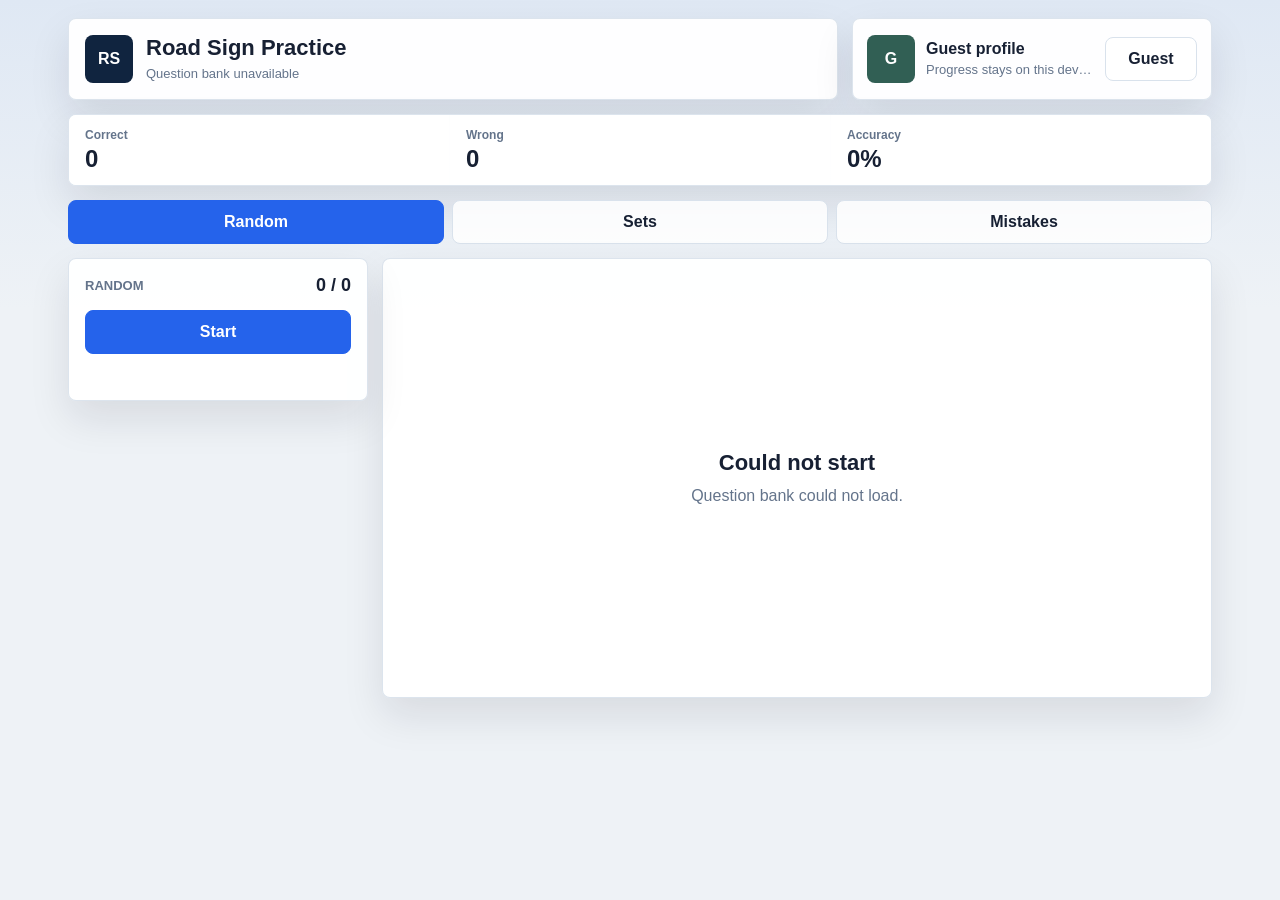
==== static_site/index.html @ 42eaea27 "Improve mobile app UI and profile stats" ====
<!doctype html>
<html lang="en">
<head>
  <meta charset="utf-8">
  <meta name="viewport" content="width=device-width, initial-scale=1, viewport-fit=cover">
  <title>Road Sign Practice</title>
  <link rel="stylesheet" href="./styles.css">
  <script src="./firebase-config.js"></script>
  <script src="./app.js" defer></script>
</head>
<body>
  <div class="app-shell">
    <header class="app-header">
      <div class="brand-row">
        <div class="brand-mark">RS</div>
        <div class="brand-copy">
          <h1>Road Sign Practice</h1>
          <p id="bank-count">Loading...</p>
        </div>
      </div>

      <section class="profile-panel" aria-label="Profile">
        <div class="profile-main">
          <img id="profile-photo" alt="" class="profile-photo" hidden>
          <div class="profile-initials" id="profile-initials">G</div>
          <div class="profile-copy">
            <div class="profile-name" id="profile-name">Guest profile</div>
            <div class="profile-email" id="profile-email">Progress stays on this device</div>
          </div>
        </div>
        <button type="button" class="auth-button" id="auth-button">Sign in</button>
      </section>

      <section class="stats-grid" aria-label="Practice stats">
        <div class="stat-card">
          <span>Correct</span>
          <strong id="stat-correct">0</strong>
        </div>
        <div class="stat-card">
          <span>Wrong</span>
          <strong id="stat-wrong">0</strong>
        </div>
        <div class="stat-card">
          <span>Accuracy</span>
          <strong id="stat-accuracy">0%</strong>
        </div>
      </section>
    </header>

    <nav class="mode-nav" aria-label="Practice mode">
      <button type="button" data-mode="random" class="active">Random</button>
      <button type="button" data-mode="questionnaire">Sets</button>
      <button type="button" data-mode="mistakes">Mistakes</button>
    </nav>

    <main class="main-layout">
      <aside class="session-panel">
        <div class="session-title">
          <span id="mode-label">Random</span>
          <strong id="position-label">0 / 0</strong>
        </div>

        <div id="questionnaire-controls" class="questionnaire-controls" hidden>
          <label>
            <span>PDF</span>
            <select id="test-select"></select>
          </label>
          <label>
            <span>Questionnaire</span>
            <select id="set-select"></select>
          </label>
        </div>

        <button type="button" class="primary-button" id="start-button">Start</button>
        <p class="session-note" id="status-label"></p>
      </aside>

      <section class="practice-card" id="question-view">
        <div class="question-top">
          <div>
            <p class="question-kicker" id="question-meta">Question</p>
            <h2 id="question-title">Loading question</h2>
          </div>
        </div>

        <div class="image-stage">
          <img id="question-image" alt="Road sign question from the PDF">
        </div>

        <form class="answer-grid" id="answer-form">
          <label class="answer-option">
            <input type="radio" name="answer" value="1">
            <span>1</span>
          </label>
          <label class="answer-option">
            <input type="radio" name="answer" value="2">
            <span>2</span>
          </label>
          <label class="answer-option">
            <input type="radio" name="answer" value="3">
            <span>3</span>
          </label>
        </form>

        <div class="feedback" id="feedback" hidden></div>

        <div class="action-bar">
          <button type="button" id="submit-button" class="primary-button" disabled>Submit</button>
          <button type="button" id="next-button" disabled>Next</button>
        </div>
      </section>

      <section class="empty-state" id="empty-view" hidden>
        <div>
          <h2 id="empty-title">Ready</h2>
          <p id="empty-message">Start a practice session.</p>
        </div>
      </section>
    </main>
  </div>
</body>
</html>
---- static_site/styles.css ----
:root {
  color-scheme: light;
  --bg: #eef2f6;
  --panel: #ffffff;
  --panel-soft: #f8fafc;
  --ink: #172033;
  --muted: #64748b;
  --line: #d9e2ec;
  --accent: #2563eb;
  --accent-dark: #1d4ed8;
  --accent-soft: #e8f0ff;
  --good: #147d4f;
  --good-bg: #e7f7ef;
  --bad: #b42318;
  --bad-bg: #fff1f0;
  --warn: #946200;
  --shadow: 0 18px 40px rgba(15, 23, 42, 0.1);
  --radius: 8px;
}

* {
  box-sizing: border-box;
}

html {
  min-height: 100%;
}

body {
  margin: 0;
  min-height: 100vh;
  background:
    linear-gradient(180deg, #dfe8f4 0, #eef2f6 310px, #eef2f6 100%);
  color: var(--ink);
  font-family: Arial, Helvetica, sans-serif;
  -webkit-font-smoothing: antialiased;
}

button,
select,
input {
  font: inherit;
}

button,
select {
  border: 1px solid var(--line);
  border-radius: var(--radius);
  background: var(--panel);
  color: var(--ink);
}

button {
  min-height: 44px;
  padding: 0 16px;
  cursor: pointer;
  font-weight: 700;
}

button:disabled {
  cursor: not-allowed;
  opacity: 0.5;
}

select {
  width: 100%;
  min-height: 44px;
  padding: 0 12px;
}

.app-shell {
  width: min(1180px, 100%);
  margin: 0 auto;
  padding: 18px;
}

.app-header {
  display: grid;
  grid-template-columns: 1fr 360px;
  gap: 14px;
  align-items: stretch;
}

.brand-row,
.profile-panel,
.stats-grid,
.session-panel,
.practice-card,
.empty-state {
  background: rgba(255, 255, 255, 0.95);
  border: 1px solid rgba(217, 226, 236, 0.9);
  border-radius: var(--radius);
  box-shadow: var(--shadow);
}

.brand-row {
  display: flex;
  align-items: center;
  gap: 13px;
  padding: 16px;
}

.brand-mark,
.profile-initials {
  flex: 0 0 auto;
  display: grid;
  place-items: center;
  width: 48px;
  height: 48px;
  border-radius: var(--radius);
  background: #10243f;
  color: #ffffff;
  font-weight: 800;
  letter-spacing: 0;
}

.brand-copy h1 {
  margin: 0;
  font-size: 22px;
  line-height: 1.15;
}

.brand-copy p,
.profile-email,
.session-note,
.question-kicker {
  color: var(--muted);
  font-size: 13px;
  line-height: 1.35;
}

.brand-copy p {
  margin: 5px 0 0;
}

.profile-panel {
  display: flex;
  align-items: center;
  justify-content: space-between;
  gap: 12px;
  padding: 14px;
}

.profile-main {
  min-width: 0;
  display: flex;
  align-items: center;
  gap: 11px;
}

.profile-photo {
  width: 48px;
  height: 48px;
  border-radius: var(--radius);
  object-fit: cover;
}

.profile-initials {
  background: #315f54;
}

.profile-copy {
  min-width: 0;
}

.profile-name {
  overflow: hidden;
  text-overflow: ellipsis;
  white-space: nowrap;
  font-weight: 800;
}

.profile-email {
  overflow: hidden;
  text-overflow: ellipsis;
  white-space: nowrap;
  margin-top: 3px;
}

.auth-button {
  min-width: 92px;
}

.stats-grid {
  grid-column: 1 / -1;
  display: grid;
  grid-template-columns: repeat(3, 1fr);
  gap: 1px;
  overflow: hidden;
  padding: 0;
}

.stat-card {
  background: var(--panel);
  padding: 13px 16px;
}

.stat-card span {
  display: block;
  color: var(--muted);
  font-size: 12px;
  font-weight: 700;
  margin-bottom: 4px;
}

.stat-card strong {
  display: block;
  font-size: 24px;
  line-height: 1.1;
}

.mode-nav {
  display: grid;
  grid-template-columns: repeat(3, 1fr);
  gap: 8px;
  margin: 14px 0;
}

.mode-nav button {
  background: rgba(255, 255, 255, 0.86);
}

.mode-nav button.active {
  border-color: var(--accent);
  background: var(--accent);
  color: #ffffff;
}

.main-layout {
  display: grid;
  grid-template-columns: 300px minmax(0, 1fr);
  gap: 14px;
  align-items: start;
}

.session-panel {
  padding: 16px;
  position: sticky;
  top: 14px;
}

.session-title {
  display: flex;
  align-items: center;
  justify-content: space-between;
  gap: 12px;
  margin-bottom: 14px;
}

.session-title span {
  color: var(--muted);
  font-size: 13px;
  font-weight: 800;
  text-transform: uppercase;
}

.session-title strong {
  font-size: 18px;
}

.questionnaire-controls {
  display: grid;
  gap: 12px;
  margin-bottom: 14px;
}

.questionnaire-controls label {
  display: grid;
  gap: 6px;
}

.questionnaire-controls span {
  color: var(--muted);
  font-size: 12px;
  font-weight: 800;
}

.primary-button {
  border-color: var(--accent);
  background: var(--accent);
  color: #ffffff;
}

.primary-button:not(:disabled):hover {
  background: var(--accent-dark);
}

.session-panel .primary-button {
  width: 100%;
}

.session-note {
  min-height: 18px;
  margin: 12px 0 0;
}

.practice-card,
.empty-state {
  min-width: 0;
  padding: 16px;
}

.question-top {
  display: flex;
  justify-content: space-between;
  gap: 12px;
  border-bottom: 1px solid var(--line);
  padding-bottom: 13px;
  margin-bottom: 14px;
}

.question-kicker {
  margin: 0 0 5px;
  font-weight: 800;
}

.question-top h2 {
  margin: 0;
  font-size: 20px;
  line-height: 1.25;
}

.image-stage {
  display: flex;
  justify-content: center;
  align-items: flex-start;
  min-height: 280px;
  overflow: auto;
  border: 1px solid var(--line);
  border-radius: var(--radius);
  background: #f8fafc;
  padding: 10px;
}

.image-stage img {
  display: block;
  width: min(100%, 920px);
  height: auto;
  border-radius: 4px;
  background: #ffffff;
}

.answer-grid {
  display: grid;
  grid-template-columns: repeat(3, 1fr);
  gap: 10px;
  margin-top: 14px;
}

.answer-option {
  display: flex;
  align-items: center;
  justify-content: center;
  gap: 10px;
  min-height: 58px;
  border: 1px solid var(--line);
  border-radius: var(--radius);
  background: var(--panel-soft);
  cursor: pointer;
}

.answer-option input {
  width: 19px;
  height: 19px;
  margin: 0;
  accent-color: var(--accent);
}

.answer-option span {
  font-size: 21px;
  font-weight: 800;
}

.answer-option:has(input:checked) {
  border-color: var(--accent);
  background: var(--accent-soft);
  box-shadow: inset 0 0 0 1px var(--accent);
}

.feedback {
  margin-top: 14px;
  border-radius: var(--radius);
  padding: 13px 14px;
  font-weight: 800;
}

.feedback.correct {
  border: 1px solid rgba(20, 125, 79, 0.28);
  background: var(--good-bg);
  color: var(--good);
}

.feedback.wrong {
  border: 1px solid rgba(180, 35, 24, 0.28);
  background: var(--bad-bg);
  color: var(--bad);
}

.feedback.notice {
  border: 1px solid rgba(148, 98, 0, 0.25);
  background: #fff7df;
  color: var(--warn);
}

.action-bar {
  display: flex;
  justify-content: flex-end;
  gap: 10px;
  margin-top: 14px;
}

.empty-state {
  display: grid;
  place-items: center;
  min-height: 440px;
  text-align: center;
}

.empty-state h2 {
  margin: 0 0 8px;
  font-size: 22px;
}

.empty-state p {
  margin: 0;
  color: var(--muted);
  line-height: 1.45;
}

[hidden] {
  display: none !important;
}

@media (max-width: 860px) {
  body {
    background: #eef2f6;
  }

  .app-shell {
    padding: 10px 10px 92px;
  }

  .app-header {
    grid-template-columns: 1fr;
    gap: 10px;
  }

  .brand-row {
    padding: 13px;
  }

  .brand-mark,
  .profile-initials,
  .profile-photo {
    width: 42px;
    height: 42px;
  }

  .brand-copy h1 {
    font-size: 19px;
  }

  .profile-panel {
    padding: 11px;
  }

  .auth-button {
    min-width: 78px;
    padding: 0 12px;
  }

  .stats-grid {
    gap: 0;
  }

  .stat-card {
    padding: 11px 12px;
  }

  .stat-card strong {
    font-size: 20px;
  }

  .mode-nav {
    position: fixed;
    left: 10px;
    right: 10px;
    bottom: calc(8px + env(safe-area-inset-bottom));
    z-index: 30;
    margin: 0;
    padding: 8px;
    border: 1px solid var(--line);
    border-radius: var(--radius);
    background: rgba(255, 255, 255, 0.96);
    box-shadow: 0 14px 34px rgba(15, 23, 42, 0.2);
  }

  .mode-nav button {
    min-height: 42px;
    padding: 0 8px;
  }

  .main-layout {
    grid-template-columns: 1fr;
    gap: 10px;
    margin-top: 10px;
  }

  .session-panel {
    position: static;
    padding: 13px;
  }

  .questionnaire-controls {
    grid-template-columns: 1fr;
  }

  .practice-card,
  .empty-state {
    padding: 12px;
  }

  .question-top h2 {
    font-size: 17px;
  }

  .image-stage {
    min-height: 220px;
    padding: 6px;
  }

  .answer-grid {
    grid-template-columns: 1fr;
    gap: 8px;
  }

  .answer-option {
    min-height: 50px;
    justify-content: flex-start;
    padding-left: 18px;
  }

  .action-bar {
    position: sticky;
    bottom: 76px;
    z-index: 20;
    display: grid;
    grid-template-columns: 1fr 1fr;
    padding: 9px;
    margin: 12px -4px -4px;
    border: 1px solid var(--line);
    border-radius: var(--radius);
    background: rgba(255, 255, 255, 0.96);
    box-shadow: 0 12px 28px rgba(15, 23, 42, 0.14);
  }

  .action-bar button {
    width: 100%;
  }
}

@media (max-width: 380px) {
  .profile-panel {
    align-items: stretch;
    flex-direction: column;
  }

  .auth-button {
    width: 100%;
  }

  .brand-copy h1 {
    font-size: 18px;
  }
}
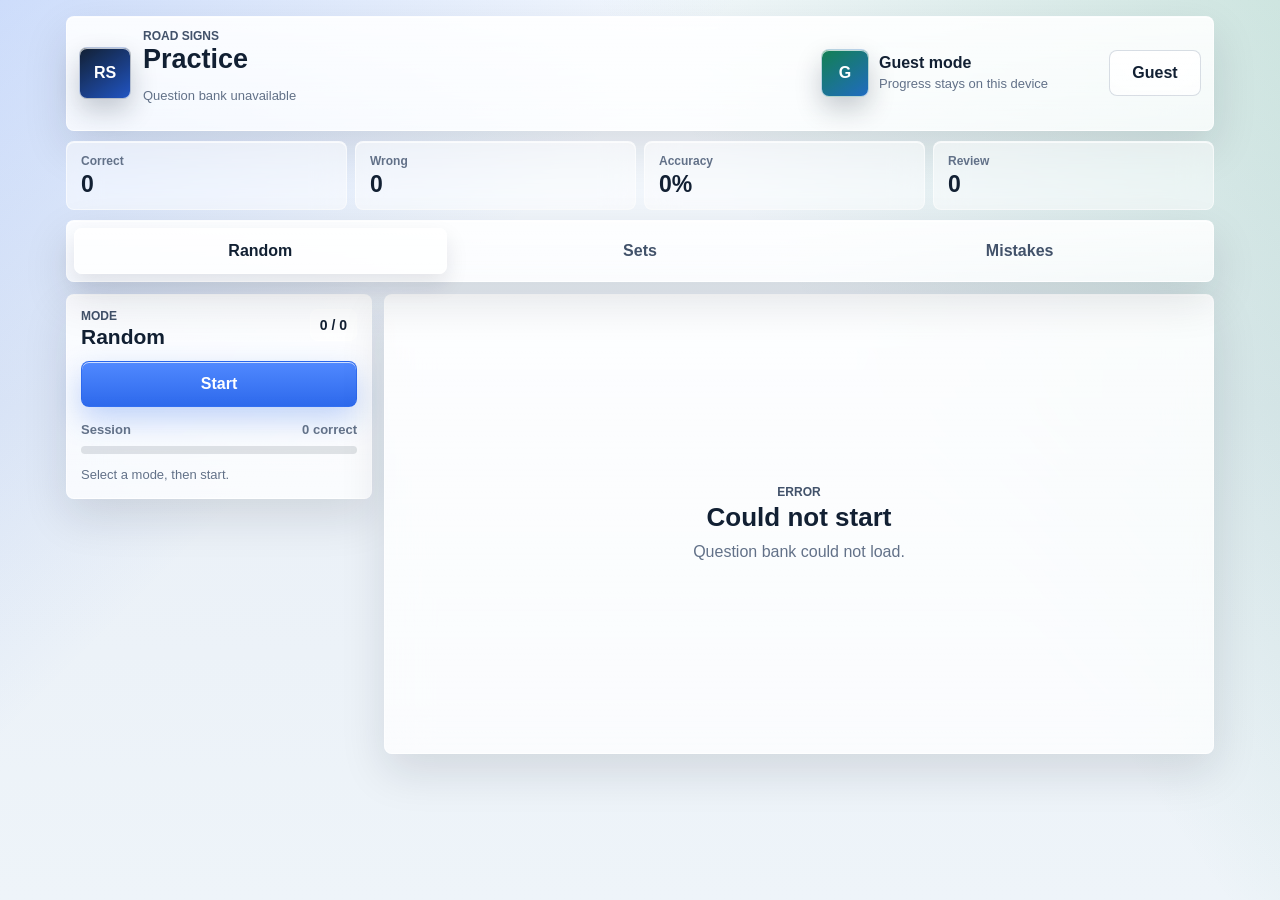
==== commit 17656948: "Polish mobile practice experience" ====
--- a/static_site/index.html
+++ b/static_site/index.html
@@ -3,6 +3,7 @@
 <head>
   <meta charset="utf-8">
   <meta name="viewport" content="width=device-width, initial-scale=1, viewport-fit=cover">
+  <meta name="theme-color" content="#dfe9f7">
   <title>Road Sign Practice</title>
   <link rel="stylesheet" href="./styles.css">
   <script src="./firebase-config.js"></script>
@@ -10,12 +11,13 @@
 </head>
 <body>
   <div class="app-shell">
-    <header class="app-header">
+    <header class="app-header glass-panel">
       <div class="brand-row">
         <div class="brand-mark">RS</div>
         <div class="brand-copy">
-          <h1>Road Sign Practice</h1>
-          <p id="bank-count">Loading...</p>
+          <p class="eyebrow">Road Signs</p>
+          <h1>Practice</h1>
+          <p id="bank-count">Loading question bank...</p>
         </div>
       </div>
 
@@ -24,39 +26,46 @@
           <img id="profile-photo" alt="" class="profile-photo" hidden>
           <div class="profile-initials" id="profile-initials">G</div>
           <div class="profile-copy">
-            <div class="profile-name" id="profile-name">Guest profile</div>
+            <div class="profile-name" id="profile-name">Guest mode</div>
             <div class="profile-email" id="profile-email">Progress stays on this device</div>
           </div>
         </div>
-        <button type="button" class="auth-button" id="auth-button">Sign in</button>
-      </section>
-
-      <section class="stats-grid" aria-label="Practice stats">
-        <div class="stat-card">
-          <span>Correct</span>
-          <strong id="stat-correct">0</strong>
-        </div>
-        <div class="stat-card">
-          <span>Wrong</span>
-          <strong id="stat-wrong">0</strong>
-        </div>
-        <div class="stat-card">
-          <span>Accuracy</span>
-          <strong id="stat-accuracy">0%</strong>
-        </div>
+        <button type="button" class="glass-button auth-button" id="auth-button">Sign in</button>
       </section>
     </header>
 
-    <nav class="mode-nav" aria-label="Practice mode">
+    <section class="stats-strip" aria-label="Profile stats">
+      <div class="stat-pill">
+        <span>Correct</span>
+        <strong id="stat-correct">0</strong>
+      </div>
+      <div class="stat-pill">
+        <span>Wrong</span>
+        <strong id="stat-wrong">0</strong>
+      </div>
+      <div class="stat-pill">
+        <span>Accuracy</span>
+        <strong id="stat-accuracy">0%</strong>
+      </div>
+      <div class="stat-pill">
+        <span>Review</span>
+        <strong id="stat-review">0</strong>
+      </div>
+    </section>
+
+    <nav class="mode-nav glass-panel" aria-label="Practice mode">
       <button type="button" data-mode="random" class="active">Random</button>
       <button type="button" data-mode="questionnaire">Sets</button>
       <button type="button" data-mode="mistakes">Mistakes</button>
     </nav>
 
     <main class="main-layout">
-      <aside class="session-panel">
+      <aside class="setup-panel glass-panel">
         <div class="session-title">
-          <span id="mode-label">Random</span>
+          <div>
+            <p class="eyebrow">Mode</p>
+            <h2 id="mode-label">Random</h2>
+          </div>
           <strong id="position-label">0 / 0</strong>
         </div>
 
@@ -71,16 +80,32 @@
           </label>
         </div>
 
-        <button type="button" class="primary-button" id="start-button">Start</button>
-        <p class="session-note" id="status-label"></p>
+        <div class="setup-actions">
+          <button type="button" class="primary-button" id="start-button">Start</button>
+          <button type="button" class="glass-button" id="resume-button" hidden>Resume</button>
+          <button type="button" class="glass-button danger-button" id="save-exit-button" hidden>Save & Exit</button>
+        </div>
+
+        <div class="session-meter" aria-label="Session progress">
+          <div class="meter-row">
+            <span>Session</span>
+            <span id="session-score">0 correct</span>
+          </div>
+          <div class="meter-track">
+            <div id="session-meter-fill"></div>
+          </div>
+        </div>
+
+        <p class="session-note" id="status-label">Select a mode, then start.</p>
       </aside>
 
-      <section class="practice-card" id="question-view">
+      <section class="practice-card glass-panel" id="question-view" hidden>
         <div class="question-top">
           <div>
             <p class="question-kicker" id="question-meta">Question</p>
-            <h2 id="question-title">Loading question</h2>
+            <h2 id="question-title">Question</h2>
           </div>
+          <div class="question-count" id="question-count">1</div>
         </div>
 
         <div class="image-stage">
@@ -90,30 +115,32 @@
         <form class="answer-grid" id="answer-form">
           <label class="answer-option">
             <input type="radio" name="answer" value="1">
-            <span>1</span>
+            <span>Option 1</span>
           </label>
           <label class="answer-option">
             <input type="radio" name="answer" value="2">
-            <span>2</span>
+            <span>Option 2</span>
           </label>
           <label class="answer-option">
             <input type="radio" name="answer" value="3">
-            <span>3</span>
+            <span>Option 3</span>
           </label>
         </form>
 
         <div class="feedback" id="feedback" hidden></div>
 
         <div class="action-bar">
+          <button type="button" id="mobile-save-button" class="glass-button">Save & Exit</button>
           <button type="button" id="submit-button" class="primary-button" disabled>Submit</button>
-          <button type="button" id="next-button" disabled>Next</button>
+          <button type="button" id="next-button" class="glass-button" disabled>Next</button>
         </div>
       </section>
 
-      <section class="empty-state" id="empty-view" hidden>
+      <section class="empty-state glass-panel" id="empty-view">
         <div>
-          <h2 id="empty-title">Ready</h2>
-          <p id="empty-message">Start a practice session.</p>
+          <p class="eyebrow" id="empty-kicker">Ready</p>
+          <h2 id="empty-title">Start a focused practice session</h2>
+          <p id="empty-message">Random, Sets, and Mistakes stay separate so your score is clean.</p>
         </div>
       </section>
     </main>
--- a/static_site/styles.css
+++ b/static_site/styles.css
@@ -1,20 +1,24 @@
 :root {
   color-scheme: light;
-  --bg: #eef2f6;
-  --panel: #ffffff;
-  --panel-soft: #f8fafc;
-  --ink: #172033;
-  --muted: #64748b;
-  --line: #d9e2ec;
-  --accent: #2563eb;
-  --accent-dark: #1d4ed8;
-  --accent-soft: #e8f0ff;
-  --good: #147d4f;
-  --good-bg: #e7f7ef;
-  --bad: #b42318;
-  --bad-bg: #fff1f0;
-  --warn: #946200;
-  --shadow: 0 18px 40px rgba(15, 23, 42, 0.1);
+  --page: #eaf0f7;
+  --ink: #122033;
+  --muted: #627188;
+  --muted-strong: #42526a;
+  --line: rgba(255, 255, 255, 0.56);
+  --line-dark: rgba(93, 115, 143, 0.24);
+  --glass: rgba(255, 255, 255, 0.58);
+  --glass-strong: rgba(255, 255, 255, 0.78);
+  --blue: #2563eb;
+  --blue-dark: #1d4ed8;
+  --blue-soft: rgba(37, 99, 235, 0.14);
+  --green: #138052;
+  --green-soft: rgba(19, 128, 82, 0.14);
+  --red: #b42318;
+  --red-soft: rgba(180, 35, 24, 0.12);
+  --amber: #9a6700;
+  --amber-soft: rgba(154, 103, 0, 0.13);
+  --shadow: 0 18px 45px rgba(17, 24, 39, 0.12);
+  --inner: inset 0 1px 0 rgba(255, 255, 255, 0.72);
   --radius: 8px;
 }
 
@@ -30,7 +34,9 @@
   margin: 0;
   min-height: 100vh;
   background:
-    linear-gradient(180deg, #dfe8f4 0, #eef2f6 310px, #eef2f6 100%);
+    linear-gradient(135deg, rgba(37, 99, 235, 0.2), transparent 34%),
+    linear-gradient(235deg, rgba(19, 128, 82, 0.18), transparent 36%),
+    linear-gradient(180deg, #f7fbff 0, var(--page) 45%, #eef4f9 100%);
   color: var(--ink);
   font-family: Arial, Helvetica, sans-serif;
   -webkit-font-smoothing: antialiased;
@@ -44,60 +50,95 @@
 
 button,
 select {
-  border: 1px solid var(--line);
-  border-radius: var(--radius);
-  background: var(--panel);
-  color: var(--ink);
+  border-radius: var(--radius);
 }
 
 button {
-  min-height: 44px;
+  min-height: 46px;
+  border: 1px solid var(--line-dark);
   padding: 0 16px;
   cursor: pointer;
-  font-weight: 700;
+  font-weight: 800;
+  letter-spacing: 0;
 }
 
 button:disabled {
   cursor: not-allowed;
-  opacity: 0.5;
+  opacity: 0.48;
 }
 
 select {
   width: 100%;
-  min-height: 44px;
+  min-height: 46px;
+  border: 1px solid var(--line-dark);
+  background: rgba(255, 255, 255, 0.74);
+  color: var(--ink);
   padding: 0 12px;
 }
 
 .app-shell {
   width: min(1180px, 100%);
   margin: 0 auto;
-  padding: 18px;
+  padding: 16px;
+}
+
+.glass-panel {
+  border: 1px solid var(--line);
+  border-radius: var(--radius);
+  background:
+    linear-gradient(180deg, rgba(255, 255, 255, 0.74), rgba(255, 255, 255, 0.42)),
+    var(--glass);
+  box-shadow: var(--shadow), var(--inner);
+  backdrop-filter: blur(22px) saturate(1.28);
+  -webkit-backdrop-filter: blur(22px) saturate(1.28);
+}
+
+.glass-button {
+  background:
+    linear-gradient(180deg, rgba(255, 255, 255, 0.88), rgba(255, 255, 255, 0.5));
+  color: var(--ink);
+  box-shadow: var(--inner);
+  backdrop-filter: blur(14px) saturate(1.2);
+  -webkit-backdrop-filter: blur(14px) saturate(1.2);
+}
+
+.glass-button:not(:disabled):active,
+.primary-button:not(:disabled):active,
+.mode-nav button:not(:disabled):active {
+  transform: translateY(1px);
+}
+
+.primary-button {
+  border-color: rgba(37, 99, 235, 0.68);
+  background:
+    linear-gradient(180deg, rgba(73, 132, 255, 0.96), rgba(37, 99, 235, 0.96));
+  color: #ffffff;
+  box-shadow: 0 12px 30px rgba(37, 99, 235, 0.28), var(--inner);
+}
+
+.primary-button:not(:disabled):hover {
+  background:
+    linear-gradient(180deg, rgba(63, 121, 245, 1), rgba(29, 78, 216, 1));
+}
+
+.danger-button {
+  color: var(--red);
 }
 
 .app-header {
   display: grid;
-  grid-template-columns: 1fr 360px;
-  gap: 14px;
-  align-items: stretch;
+  grid-template-columns: minmax(0, 1fr) minmax(280px, 380px);
+  gap: 12px;
+  align-items: center;
+  padding: 12px;
 }
 
 .brand-row,
-.profile-panel,
-.stats-grid,
-.session-panel,
-.practice-card,
-.empty-state {
-  background: rgba(255, 255, 255, 0.95);
-  border: 1px solid rgba(217, 226, 236, 0.9);
-  border-radius: var(--radius);
-  box-shadow: var(--shadow);
-}
-
-.brand-row {
+.profile-panel {
+  min-width: 0;
   display: flex;
   align-items: center;
-  gap: 13px;
-  padding: 16px;
+  gap: 12px;
 }
 
 .brand-mark,
@@ -105,50 +146,62 @@
   flex: 0 0 auto;
   display: grid;
   place-items: center;
-  width: 48px;
-  height: 48px;
-  border-radius: var(--radius);
-  background: #10243f;
+  width: 52px;
+  height: 52px;
+  border: 1px solid rgba(255, 255, 255, 0.68);
+  border-radius: var(--radius);
+  background:
+    linear-gradient(145deg, rgba(18, 32, 51, 0.92), rgba(37, 99, 235, 0.78)),
+    #122033;
   color: #ffffff;
-  font-weight: 800;
-  letter-spacing: 0;
+  font-weight: 900;
+  box-shadow: var(--inner), 0 12px 26px rgba(18, 32, 51, 0.22);
+}
+
+.brand-copy,
+.profile-copy {
+  min-width: 0;
+}
+
+.eyebrow {
+  margin: 0;
+  color: var(--muted-strong);
+  font-size: 12px;
+  font-weight: 900;
+  line-height: 1.2;
+  text-transform: uppercase;
 }
 
 .brand-copy h1 {
-  margin: 0;
-  font-size: 22px;
-  line-height: 1.15;
-}
-
-.brand-copy p,
+  margin: 2px 0 3px;
+  font-size: 27px;
+  line-height: 1.06;
+}
+
+.brand-copy p:not(.eyebrow),
 .profile-email,
 .session-note,
-.question-kicker {
+.question-kicker,
+.meter-row,
+.questionnaire-controls span {
   color: var(--muted);
   font-size: 13px;
   line-height: 1.35;
 }
 
-.brand-copy p {
-  margin: 5px 0 0;
-}
-
 .profile-panel {
-  display: flex;
-  align-items: center;
   justify-content: space-between;
-  gap: 12px;
-  padding: 14px;
 }
 
 .profile-main {
   min-width: 0;
   display: flex;
   align-items: center;
-  gap: 11px;
+  gap: 10px;
 }
 
 .profile-photo {
+  flex: 0 0 auto;
   width: 48px;
   height: 48px;
   border-radius: var(--radius);
@@ -156,137 +209,171 @@
 }
 
 .profile-initials {
-  background: #315f54;
-}
-
-.profile-copy {
-  min-width: 0;
+  width: 48px;
+  height: 48px;
+  background:
+    linear-gradient(145deg, rgba(19, 128, 82, 0.92), rgba(37, 99, 235, 0.72)),
+    #138052;
 }
 
 .profile-name {
   overflow: hidden;
+  color: var(--ink);
+  font-weight: 900;
   text-overflow: ellipsis;
   white-space: nowrap;
-  font-weight: 800;
 }
 
 .profile-email {
   overflow: hidden;
+  margin-top: 3px;
   text-overflow: ellipsis;
   white-space: nowrap;
-  margin-top: 3px;
 }
 
 .auth-button {
+  flex: 0 0 auto;
   min-width: 92px;
 }
 
-.stats-grid {
-  grid-column: 1 / -1;
-  display: grid;
-  grid-template-columns: repeat(3, 1fr);
-  gap: 1px;
-  overflow: hidden;
-  padding: 0;
-}
-
-.stat-card {
-  background: var(--panel);
-  padding: 13px 16px;
-}
-
-.stat-card span {
+.stats-strip {
+  display: grid;
+  grid-template-columns: repeat(4, minmax(0, 1fr));
+  gap: 8px;
+  margin: 10px 0;
+}
+
+.stat-pill {
+  min-width: 0;
+  border: 1px solid var(--line);
+  border-radius: var(--radius);
+  background: rgba(255, 255, 255, 0.54);
+  padding: 12px 14px;
+  box-shadow: var(--inner);
+  backdrop-filter: blur(16px) saturate(1.18);
+  -webkit-backdrop-filter: blur(16px) saturate(1.18);
+}
+
+.stat-pill span {
   display: block;
   color: var(--muted);
   font-size: 12px;
-  font-weight: 700;
+  font-weight: 900;
   margin-bottom: 4px;
 }
 
-.stat-card strong {
+.stat-pill strong {
   display: block;
-  font-size: 24px;
+  font-size: 23px;
   line-height: 1.1;
 }
 
 .mode-nav {
+  position: sticky;
+  top: 10px;
+  z-index: 10;
   display: grid;
   grid-template-columns: repeat(3, 1fr);
-  gap: 8px;
-  margin: 14px 0;
+  gap: 7px;
+  margin: 10px 0 12px;
+  padding: 7px;
 }
 
 .mode-nav button {
-  background: rgba(255, 255, 255, 0.86);
+  border-color: transparent;
+  background: transparent;
+  color: var(--muted-strong);
 }
 
 .mode-nav button.active {
-  border-color: var(--accent);
-  background: var(--accent);
-  color: #ffffff;
+  border-color: rgba(255, 255, 255, 0.72);
+  background: rgba(255, 255, 255, 0.7);
+  color: var(--ink);
+  box-shadow: var(--inner), 0 10px 22px rgba(17, 24, 39, 0.1);
 }
 
 .main-layout {
   display: grid;
-  grid-template-columns: 300px minmax(0, 1fr);
-  gap: 14px;
+  grid-template-columns: 306px minmax(0, 1fr);
+  gap: 12px;
   align-items: start;
 }
 
-.session-panel {
-  padding: 16px;
+.setup-panel {
   position: sticky;
-  top: 14px;
+  top: 82px;
+  padding: 14px;
 }
 
 .session-title {
   display: flex;
-  align-items: center;
+  align-items: flex-start;
   justify-content: space-between;
   gap: 12px;
-  margin-bottom: 14px;
-}
-
-.session-title span {
-  color: var(--muted);
-  font-size: 13px;
+  margin-bottom: 13px;
+}
+
+.session-title h2 {
+  margin: 2px 0 0;
+  font-size: 21px;
+  line-height: 1.1;
+}
+
+#position-label {
+  flex: 0 0 auto;
+  border: 1px solid var(--line);
+  border-radius: var(--radius);
+  background: rgba(255, 255, 255, 0.56);
+  padding: 7px 9px;
+  font-size: 14px;
+}
+
+.questionnaire-controls {
+  display: grid;
+  gap: 10px;
+  margin-bottom: 12px;
+}
+
+.questionnaire-controls label {
+  display: grid;
+  gap: 5px;
+}
+
+.questionnaire-controls span {
+  font-weight: 900;
+}
+
+.setup-actions {
+  display: grid;
+  gap: 9px;
+}
+
+.session-meter {
+  margin-top: 14px;
+}
+
+.meter-row {
+  display: flex;
+  justify-content: space-between;
+  gap: 10px;
+  margin-bottom: 7px;
   font-weight: 800;
-  text-transform: uppercase;
-}
-
-.session-title strong {
-  font-size: 18px;
-}
-
-.questionnaire-controls {
-  display: grid;
-  gap: 12px;
-  margin-bottom: 14px;
-}
-
-.questionnaire-controls label {
-  display: grid;
-  gap: 6px;
-}
-
-.questionnaire-controls span {
-  color: var(--muted);
-  font-size: 12px;
-  font-weight: 800;
-}
-
-.primary-button {
-  border-color: var(--accent);
-  background: var(--accent);
-  color: #ffffff;
-}
-
-.primary-button:not(:disabled):hover {
-  background: var(--accent-dark);
-}
-
-.session-panel .primary-button {
-  width: 100%;
+}
+
+.meter-track {
+  overflow: hidden;
+  height: 8px;
+  border-radius: var(--radius);
+  background: rgba(18, 32, 51, 0.12);
+}
+
+#session-meter-fill {
+  width: 0;
+  height: 100%;
+  border-radius: var(--radius);
+  background:
+    linear-gradient(90deg, var(--green), var(--blue));
+  transition: width 180ms ease;
 }
 
 .session-note {
@@ -297,39 +384,54 @@
 .practice-card,
 .empty-state {
   min-width: 0;
-  padding: 16px;
+  padding: 14px;
 }
 
 .question-top {
   display: flex;
+  align-items: flex-start;
   justify-content: space-between;
   gap: 12px;
-  border-bottom: 1px solid var(--line);
+  border-bottom: 1px solid rgba(93, 115, 143, 0.18);
   padding-bottom: 13px;
-  margin-bottom: 14px;
+  margin-bottom: 13px;
 }
 
 .question-kicker {
   margin: 0 0 5px;
-  font-weight: 800;
+  font-weight: 900;
 }
 
 .question-top h2 {
   margin: 0;
-  font-size: 20px;
+  font-size: 21px;
   line-height: 1.25;
+}
+
+.question-count {
+  flex: 0 0 auto;
+  display: grid;
+  place-items: center;
+  width: 42px;
+  height: 42px;
+  border: 1px solid var(--line);
+  border-radius: var(--radius);
+  background: rgba(255, 255, 255, 0.62);
+  color: var(--blue-dark);
+  font-weight: 900;
 }
 
 .image-stage {
   display: flex;
   justify-content: center;
   align-items: flex-start;
-  min-height: 280px;
+  min-height: 292px;
   overflow: auto;
-  border: 1px solid var(--line);
-  border-radius: var(--radius);
-  background: #f8fafc;
-  padding: 10px;
+  border: 1px solid rgba(93, 115, 143, 0.2);
+  border-radius: var(--radius);
+  background:
+    linear-gradient(180deg, rgba(255, 255, 255, 0.68), rgba(248, 250, 252, 0.72));
+  padding: 8px;
 }
 
 .image-stage img {
@@ -344,7 +446,7 @@
   display: grid;
   grid-template-columns: repeat(3, 1fr);
   gap: 10px;
-  margin-top: 14px;
+  margin-top: 13px;
 }
 
 .answer-option {
@@ -353,76 +455,81 @@
   justify-content: center;
   gap: 10px;
   min-height: 58px;
-  border: 1px solid var(--line);
-  border-radius: var(--radius);
-  background: var(--panel-soft);
+  border: 1px solid rgba(93, 115, 143, 0.22);
+  border-radius: var(--radius);
+  background: rgba(255, 255, 255, 0.62);
+  color: var(--ink);
   cursor: pointer;
+  box-shadow: var(--inner);
 }
 
 .answer-option input {
   width: 19px;
   height: 19px;
   margin: 0;
-  accent-color: var(--accent);
+  accent-color: var(--blue);
 }
 
 .answer-option span {
-  font-size: 21px;
-  font-weight: 800;
+  font-weight: 900;
 }
 
 .answer-option:has(input:checked) {
-  border-color: var(--accent);
-  background: var(--accent-soft);
-  box-shadow: inset 0 0 0 1px var(--accent);
+  border-color: rgba(37, 99, 235, 0.62);
+  background: var(--blue-soft);
+  box-shadow: inset 0 0 0 1px rgba(37, 99, 235, 0.42);
 }
 
 .feedback {
-  margin-top: 14px;
+  margin-top: 13px;
   border-radius: var(--radius);
   padding: 13px 14px;
-  font-weight: 800;
+  font-weight: 900;
+  line-height: 1.35;
 }
 
 .feedback.correct {
-  border: 1px solid rgba(20, 125, 79, 0.28);
-  background: var(--good-bg);
-  color: var(--good);
+  border: 1px solid rgba(19, 128, 82, 0.25);
+  background: var(--green-soft);
+  color: var(--green);
 }
 
 .feedback.wrong {
-  border: 1px solid rgba(180, 35, 24, 0.28);
-  background: var(--bad-bg);
-  color: var(--bad);
+  border: 1px solid rgba(180, 35, 24, 0.24);
+  background: var(--red-soft);
+  color: var(--red);
 }
 
 .feedback.notice {
-  border: 1px solid rgba(148, 98, 0, 0.25);
-  background: #fff7df;
-  color: var(--warn);
+  border: 1px solid rgba(154, 103, 0, 0.22);
+  background: var(--amber-soft);
+  color: var(--amber);
 }
 
 .action-bar {
-  display: flex;
-  justify-content: flex-end;
-  gap: 10px;
-  margin-top: 14px;
+  display: grid;
+  grid-template-columns: minmax(0, 1fr) minmax(0, 1fr) minmax(0, 1fr);
+  gap: 9px;
+  margin-top: 13px;
 }
 
 .empty-state {
   display: grid;
   place-items: center;
-  min-height: 440px;
+  min-height: 460px;
   text-align: center;
 }
 
 .empty-state h2 {
-  margin: 0 0 8px;
-  font-size: 22px;
-}
-
-.empty-state p {
-  margin: 0;
+  max-width: 520px;
+  margin: 4px auto 8px;
+  font-size: 26px;
+  line-height: 1.12;
+}
+
+.empty-state p:not(.eyebrow) {
+  max-width: 520px;
+  margin: 0 auto;
   color: var(--muted);
   line-height: 1.45;
 }
@@ -431,87 +538,100 @@
   display: none !important;
 }
 
+@media (prefers-reduced-transparency: reduce), (prefers-contrast: more) {
+  .glass-panel,
+  .glass-button,
+  .stat-pill {
+    background: rgba(255, 255, 255, 0.94);
+    backdrop-filter: none;
+    -webkit-backdrop-filter: none;
+  }
+}
+
 @media (max-width: 860px) {
   body {
-    background: #eef2f6;
+    background:
+      linear-gradient(180deg, #f7fbff 0, var(--page) 42%, #eef4f9 100%);
   }
 
   .app-shell {
-    padding: 10px 10px 92px;
+    padding: 10px 10px 98px;
   }
 
   .app-header {
     grid-template-columns: 1fr;
     gap: 10px;
-  }
-
-  .brand-row {
-    padding: 13px;
+    padding: 10px;
   }
 
   .brand-mark,
   .profile-initials,
   .profile-photo {
-    width: 42px;
-    height: 42px;
+    width: 44px;
+    height: 44px;
   }
 
   .brand-copy h1 {
+    font-size: 23px;
+  }
+
+  .profile-panel {
+    justify-content: space-between;
+  }
+
+  .auth-button {
+    min-width: 86px;
+    padding: 0 12px;
+  }
+
+  .stats-strip {
+    grid-template-columns: repeat(4, minmax(0, 1fr));
+    gap: 6px;
+  }
+
+  .stat-pill {
+    padding: 10px 8px;
+  }
+
+  .stat-pill span {
+    font-size: 11px;
+  }
+
+  .stat-pill strong {
     font-size: 19px;
-  }
-
-  .profile-panel {
-    padding: 11px;
-  }
-
-  .auth-button {
-    min-width: 78px;
-    padding: 0 12px;
-  }
-
-  .stats-grid {
-    gap: 0;
-  }
-
-  .stat-card {
-    padding: 11px 12px;
-  }
-
-  .stat-card strong {
-    font-size: 20px;
   }
 
   .mode-nav {
     position: fixed;
     left: 10px;
     right: 10px;
+    top: auto;
     bottom: calc(8px + env(safe-area-inset-bottom));
     z-index: 30;
     margin: 0;
-    padding: 8px;
-    border: 1px solid var(--line);
-    border-radius: var(--radius);
-    background: rgba(255, 255, 255, 0.96);
-    box-shadow: 0 14px 34px rgba(15, 23, 42, 0.2);
+    padding: 7px;
   }
 
   .mode-nav button {
-    min-height: 42px;
+    min-height: 43px;
     padding: 0 8px;
   }
 
   .main-layout {
     grid-template-columns: 1fr;
     gap: 10px;
-    margin-top: 10px;
-  }
-
-  .session-panel {
+  }
+
+  .setup-panel {
     position: static;
-    padding: 13px;
-  }
-
-  .questionnaire-controls {
+    padding: 12px;
+  }
+
+  .session-title h2 {
+    font-size: 20px;
+  }
+
+  .setup-actions {
     grid-template-columns: 1fr;
   }
 
@@ -524,8 +644,13 @@
     font-size: 17px;
   }
 
+  .question-count {
+    width: 38px;
+    height: 38px;
+  }
+
   .image-stage {
-    min-height: 220px;
+    min-height: 218px;
     padding: 6px;
   }
 
@@ -535,8 +660,8 @@
   }
 
   .answer-option {
-    min-height: 50px;
     justify-content: flex-start;
+    min-height: 52px;
     padding-left: 18px;
   }
 
@@ -544,22 +669,31 @@
     position: sticky;
     bottom: 76px;
     z-index: 20;
-    display: grid;
     grid-template-columns: 1fr 1fr;
-    padding: 9px;
+    padding: 8px;
     margin: 12px -4px -4px;
     border: 1px solid var(--line);
     border-radius: var(--radius);
-    background: rgba(255, 255, 255, 0.96);
-    box-shadow: 0 12px 28px rgba(15, 23, 42, 0.14);
-  }
-
-  .action-bar button {
-    width: 100%;
-  }
-}
-
-@media (max-width: 380px) {
+    background: rgba(255, 255, 255, 0.84);
+    box-shadow: 0 14px 30px rgba(17, 24, 39, 0.15), var(--inner);
+    backdrop-filter: blur(18px) saturate(1.18);
+    -webkit-backdrop-filter: blur(18px) saturate(1.18);
+  }
+
+  #mobile-save-button {
+    grid-column: 1 / -1;
+  }
+
+  .empty-state {
+    min-height: 330px;
+  }
+
+  .empty-state h2 {
+    font-size: 22px;
+  }
+}
+
+@media (max-width: 390px) {
   .profile-panel {
     align-items: stretch;
     flex-direction: column;
@@ -569,7 +703,7 @@
     width: 100%;
   }
 
-  .brand-copy h1 {
-    font-size: 18px;
-  }
-}
+  .stats-strip {
+    grid-template-columns: repeat(2, 1fr);
+  }
+}
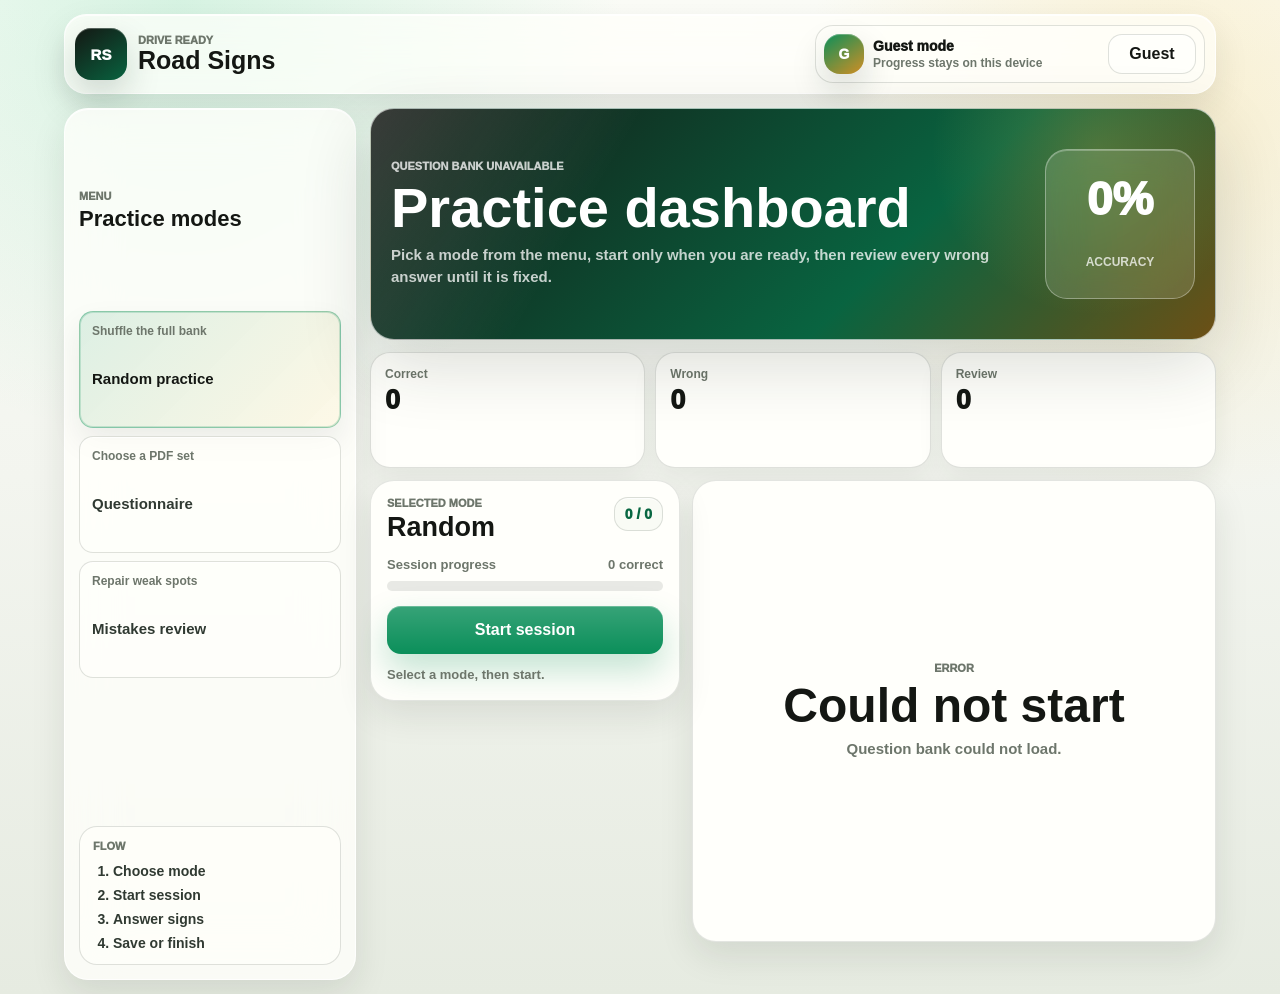
==== commit 68f7a807: "Modernize mobile app navigation" ====
--- a/static_site/index.html
+++ b/static_site/index.html
@@ -3,7 +3,7 @@
 <head>
   <meta charset="utf-8">
   <meta name="viewport" content="width=device-width, initial-scale=1, viewport-fit=cover">
-  <meta name="theme-color" content="#dfe9f7">
+  <meta name="theme-color" content="#f3f5ef">
   <title>Road Sign Practice</title>
   <link rel="stylesheet" href="./styles.css">
   <script src="./firebase-config.js"></script>
@@ -11,17 +11,22 @@
 </head>
 <body>
   <div class="app-shell">
-    <header class="app-header glass-panel">
-      <div class="brand-row">
+    <header class="top-appbar">
+      <button type="button" class="icon-button menu-button" id="menu-button" aria-label="Open menu" aria-controls="app-drawer" aria-expanded="false">
+        <span></span>
+        <span></span>
+        <span></span>
+      </button>
+
+      <div class="brand-lockup">
         <div class="brand-mark">RS</div>
         <div class="brand-copy">
-          <p class="eyebrow">Road Signs</p>
-          <h1>Practice</h1>
-          <p id="bank-count">Loading question bank...</p>
+          <p class="eyebrow">Drive ready</p>
+          <h1>Road Signs</h1>
         </div>
       </div>
 
-      <section class="profile-panel" aria-label="Profile">
+      <section class="account-pill" aria-label="Profile">
         <div class="profile-main">
           <img id="profile-photo" alt="" class="profile-photo" hidden>
           <div class="profile-initials" id="profile-initials">G</div>
@@ -30,119 +35,163 @@
             <div class="profile-email" id="profile-email">Progress stays on this device</div>
           </div>
         </div>
-        <button type="button" class="glass-button auth-button" id="auth-button">Sign in</button>
+        <button type="button" class="ghost-button auth-button" id="auth-button">Sign in</button>
       </section>
     </header>
 
-    <section class="stats-strip" aria-label="Profile stats">
-      <div class="stat-pill">
-        <span>Correct</span>
-        <strong id="stat-correct">0</strong>
+    <div class="drawer-backdrop" id="drawer-backdrop" hidden></div>
+
+    <aside class="app-drawer" id="app-drawer" aria-label="App menu" aria-hidden="false">
+      <div class="drawer-top">
+        <div>
+          <p class="eyebrow">Menu</p>
+          <h2>Practice modes</h2>
+        </div>
+        <button type="button" class="icon-button close-menu-button" id="close-menu-button" aria-label="Close menu">x</button>
       </div>
-      <div class="stat-pill">
-        <span>Wrong</span>
-        <strong id="stat-wrong">0</strong>
+
+      <nav class="mode-nav" aria-label="Practice mode">
+        <button type="button" data-mode="random" class="active">
+          <span>Shuffle the full bank</span>
+          <strong>Random practice</strong>
+        </button>
+        <button type="button" data-mode="questionnaire">
+          <span>Choose a PDF set</span>
+          <strong>Questionnaire</strong>
+        </button>
+        <button type="button" data-mode="mistakes">
+          <span>Repair weak spots</span>
+          <strong>Mistakes review</strong>
+        </button>
+      </nav>
+
+      <div class="drawer-card">
+        <p class="eyebrow">Flow</p>
+        <ol>
+          <li>Choose mode</li>
+          <li>Start session</li>
+          <li>Answer signs</li>
+          <li>Save or finish</li>
+        </ol>
       </div>
-      <div class="stat-pill">
-        <span>Accuracy</span>
-        <strong id="stat-accuracy">0%</strong>
-      </div>
-      <div class="stat-pill">
-        <span>Review</span>
-        <strong id="stat-review">0</strong>
-      </div>
-    </section>
+    </aside>
 
-    <nav class="mode-nav glass-panel" aria-label="Practice mode">
-      <button type="button" data-mode="random" class="active">Random</button>
-      <button type="button" data-mode="questionnaire">Sets</button>
-      <button type="button" data-mode="mistakes">Mistakes</button>
-    </nav>
-
-    <main class="main-layout">
-      <aside class="setup-panel glass-panel">
-        <div class="session-title">
-          <div>
-            <p class="eyebrow">Mode</p>
-            <h2 id="mode-label">Random</h2>
-          </div>
-          <strong id="position-label">0 / 0</strong>
+    <main class="app-main">
+      <section class="dashboard-panel app-surface">
+        <div class="dashboard-copy">
+          <p class="eyebrow" id="bank-count">Loading question bank...</p>
+          <h2>Practice dashboard</h2>
+          <p>Pick a mode from the menu, start only when you are ready, then review every wrong answer until it is fixed.</p>
         </div>
 
-        <div id="questionnaire-controls" class="questionnaire-controls" hidden>
-          <label>
-            <span>PDF</span>
-            <select id="test-select"></select>
-          </label>
-          <label>
-            <span>Questionnaire</span>
-            <select id="set-select"></select>
-          </label>
-        </div>
-
-        <div class="setup-actions">
-          <button type="button" class="primary-button" id="start-button">Start</button>
-          <button type="button" class="glass-button" id="resume-button" hidden>Resume</button>
-          <button type="button" class="glass-button danger-button" id="save-exit-button" hidden>Save & Exit</button>
-        </div>
-
-        <div class="session-meter" aria-label="Session progress">
-          <div class="meter-row">
-            <span>Session</span>
-            <span id="session-score">0 correct</span>
-          </div>
-          <div class="meter-track">
-            <div id="session-meter-fill"></div>
-          </div>
-        </div>
-
-        <p class="session-note" id="status-label">Select a mode, then start.</p>
-      </aside>
-
-      <section class="practice-card glass-panel" id="question-view" hidden>
-        <div class="question-top">
-          <div>
-            <p class="question-kicker" id="question-meta">Question</p>
-            <h2 id="question-title">Question</h2>
-          </div>
-          <div class="question-count" id="question-count">1</div>
-        </div>
-
-        <div class="image-stage">
-          <img id="question-image" alt="Road sign question from the PDF">
-        </div>
-
-        <form class="answer-grid" id="answer-form">
-          <label class="answer-option">
-            <input type="radio" name="answer" value="1">
-            <span>Option 1</span>
-          </label>
-          <label class="answer-option">
-            <input type="radio" name="answer" value="2">
-            <span>Option 2</span>
-          </label>
-          <label class="answer-option">
-            <input type="radio" name="answer" value="3">
-            <span>Option 3</span>
-          </label>
-        </form>
-
-        <div class="feedback" id="feedback" hidden></div>
-
-        <div class="action-bar">
-          <button type="button" id="mobile-save-button" class="glass-button">Save & Exit</button>
-          <button type="button" id="submit-button" class="primary-button" disabled>Submit</button>
-          <button type="button" id="next-button" class="glass-button" disabled>Next</button>
+        <div class="score-widget" aria-label="Accuracy">
+          <span id="stat-accuracy">0%</span>
+          <small>Accuracy</small>
         </div>
       </section>
 
-      <section class="empty-state glass-panel" id="empty-view">
-        <div>
-          <p class="eyebrow" id="empty-kicker">Ready</p>
-          <h2 id="empty-title">Start a focused practice session</h2>
-          <p id="empty-message">Random, Sets, and Mistakes stay separate so your score is clean.</p>
+      <section class="stats-strip" aria-label="Profile stats">
+        <div class="stat-pill">
+          <span>Correct</span>
+          <strong id="stat-correct">0</strong>
+        </div>
+        <div class="stat-pill">
+          <span>Wrong</span>
+          <strong id="stat-wrong">0</strong>
+        </div>
+        <div class="stat-pill">
+          <span>Review</span>
+          <strong id="stat-review">0</strong>
         </div>
       </section>
+
+      <div class="workspace-grid">
+        <section class="setup-panel app-surface">
+          <div class="session-title">
+            <div>
+              <p class="eyebrow">Selected mode</p>
+              <h2 id="mode-label">Random</h2>
+            </div>
+            <strong id="position-label">0 / 0</strong>
+          </div>
+
+          <div id="questionnaire-controls" class="questionnaire-controls" hidden>
+            <label>
+              <span>PDF</span>
+              <select id="test-select"></select>
+            </label>
+            <label>
+              <span>Questionnaire</span>
+              <select id="set-select"></select>
+            </label>
+          </div>
+
+          <div class="session-meter" aria-label="Session progress">
+            <div class="meter-row">
+              <span>Session progress</span>
+              <span id="session-score">0 correct</span>
+            </div>
+            <div class="meter-track">
+              <div id="session-meter-fill"></div>
+            </div>
+          </div>
+
+          <div class="setup-actions">
+            <button type="button" class="primary-button" id="start-button">Start session</button>
+            <button type="button" class="secondary-button" id="resume-button" hidden>Resume saved</button>
+            <button type="button" class="secondary-button danger-button" id="save-exit-button" hidden>Save & Exit</button>
+          </div>
+
+          <p class="session-note" id="status-label">Select a mode, then start.</p>
+        </section>
+
+        <div class="practice-stack">
+          <section class="practice-card app-surface" id="question-view" hidden>
+            <div class="question-top">
+              <div>
+                <p class="question-kicker" id="question-meta">Question</p>
+                <h2 id="question-title">Question</h2>
+              </div>
+              <div class="question-count" id="question-count">1</div>
+            </div>
+
+            <div class="image-stage">
+              <img id="question-image" alt="Road sign question from the PDF">
+            </div>
+
+            <form class="answer-grid" id="answer-form">
+              <label class="answer-option">
+                <input type="radio" name="answer" value="1">
+                <span>Option 1</span>
+              </label>
+              <label class="answer-option">
+                <input type="radio" name="answer" value="2">
+                <span>Option 2</span>
+              </label>
+              <label class="answer-option">
+                <input type="radio" name="answer" value="3">
+                <span>Option 3</span>
+              </label>
+            </form>
+
+            <div class="feedback" id="feedback" hidden></div>
+
+            <div class="action-bar">
+              <button type="button" id="mobile-save-button" class="secondary-button">Save & Exit</button>
+              <button type="button" id="submit-button" class="primary-button" disabled>Submit</button>
+              <button type="button" id="next-button" class="secondary-button" disabled>Next</button>
+            </div>
+          </section>
+
+          <section class="empty-state app-surface" id="empty-view">
+            <div>
+              <p class="eyebrow" id="empty-kicker">Ready</p>
+              <h2 id="empty-title">Start a focused practice session</h2>
+              <p id="empty-message">Random, Questionnaire, and Mistakes each start as a clean session from the menu.</p>
+            </div>
+          </section>
+        </div>
+      </div>
     </main>
   </div>
 </body>
--- a/static_site/styles.css
+++ b/static_site/styles.css
@@ -1,45 +1,54 @@
 :root {
   color-scheme: light;
-  --page: #eaf0f7;
-  --ink: #122033;
-  --muted: #627188;
-  --muted-strong: #42526a;
-  --line: rgba(255, 255, 255, 0.56);
-  --line-dark: rgba(93, 115, 143, 0.24);
-  --glass: rgba(255, 255, 255, 0.58);
-  --glass-strong: rgba(255, 255, 255, 0.78);
-  --blue: #2563eb;
-  --blue-dark: #1d4ed8;
-  --blue-soft: rgba(37, 99, 235, 0.14);
-  --green: #138052;
-  --green-soft: rgba(19, 128, 82, 0.14);
-  --red: #b42318;
-  --red-soft: rgba(180, 35, 24, 0.12);
-  --amber: #9a6700;
-  --amber-soft: rgba(154, 103, 0, 0.13);
-  --shadow: 0 18px 45px rgba(17, 24, 39, 0.12);
-  --inner: inset 0 1px 0 rgba(255, 255, 255, 0.72);
-  --radius: 8px;
+  --page: #f3f5ef;
+  --page-deep: #e6ebe1;
+  --ink: #141713;
+  --soft-ink: #303a32;
+  --muted: #6d766b;
+  --surface: #fffffb;
+  --surface-wash: #f9fbf5;
+  --glass: rgba(255, 255, 251, 0.72);
+  --line: rgba(31, 44, 34, 0.14);
+  --line-strong: rgba(31, 44, 34, 0.22);
+  --accent: #0b8f5a;
+  --accent-strong: #086742;
+  --accent-soft: rgba(11, 143, 90, 0.13);
+  --mint: #55d59a;
+  --sun: #f3c64f;
+  --coral: #df5a45;
+  --red: #b9352d;
+  --red-soft: rgba(185, 53, 45, 0.12);
+  --amber: #95670d;
+  --amber-soft: rgba(149, 103, 13, 0.13);
+  --shadow: 0 24px 70px rgba(27, 38, 29, 0.16);
+  --shadow-soft: 0 14px 34px rgba(27, 38, 29, 0.1);
+  --radius: 18px;
+  --control-radius: 14px;
 }
 
 * {
   box-sizing: border-box;
 }
 
-html {
+html,
+body {
+  width: 100%;
+  max-width: 100%;
   min-height: 100%;
+  overflow-x: hidden;
 }
 
 body {
   margin: 0;
   min-height: 100vh;
   background:
-    linear-gradient(135deg, rgba(37, 99, 235, 0.2), transparent 34%),
-    linear-gradient(235deg, rgba(19, 128, 82, 0.18), transparent 36%),
-    linear-gradient(180deg, #f7fbff 0, var(--page) 45%, #eef4f9 100%);
+    radial-gradient(circle at 14% 0%, rgba(85, 213, 154, 0.22), transparent 30%),
+    radial-gradient(circle at 92% 12%, rgba(243, 198, 79, 0.22), transparent 26%),
+    linear-gradient(180deg, #fbfcf7 0%, var(--page) 48%, var(--page-deep) 100%);
   color: var(--ink);
-  font-family: Arial, Helvetica, sans-serif;
+  font-family: -apple-system, BlinkMacSystemFont, "SF Pro Display", "SF Pro Text", "Segoe UI", Arial, sans-serif;
   -webkit-font-smoothing: antialiased;
+  text-rendering: optimizeLegibility;
 }
 
 button,
@@ -50,95 +59,77 @@
 
 button,
 select {
-  border-radius: var(--radius);
+  border-radius: var(--control-radius);
 }
 
 button {
-  min-height: 46px;
-  border: 1px solid var(--line-dark);
+  min-height: 48px;
+  border: 0;
   padding: 0 16px;
   cursor: pointer;
-  font-weight: 800;
+  font-weight: 850;
   letter-spacing: 0;
+  transition: transform 140ms ease, box-shadow 140ms ease, background 140ms ease, opacity 140ms ease;
 }
 
 button:disabled {
   cursor: not-allowed;
-  opacity: 0.48;
+  opacity: 0.42;
+}
+
+button:not(:disabled):active {
+  transform: translateY(1px) scale(0.99);
 }
 
 select {
   width: 100%;
-  min-height: 46px;
-  border: 1px solid var(--line-dark);
-  background: rgba(255, 255, 255, 0.74);
+  min-height: 50px;
+  border: 1px solid var(--line);
+  background: var(--surface);
   color: var(--ink);
-  padding: 0 12px;
+  padding: 0 13px;
+  font-weight: 800;
 }
 
 .app-shell {
+  display: grid;
+  grid-template-columns: 292px minmax(0, 1fr);
+  grid-template-areas:
+    "top top"
+    "drawer main";
+  gap: 14px;
   width: min(1180px, 100%);
+  max-width: 100%;
   margin: 0 auto;
-  padding: 16px;
-}
-
-.glass-panel {
-  border: 1px solid var(--line);
-  border-radius: var(--radius);
-  background:
-    linear-gradient(180deg, rgba(255, 255, 255, 0.74), rgba(255, 255, 255, 0.42)),
-    var(--glass);
-  box-shadow: var(--shadow), var(--inner);
-  backdrop-filter: blur(22px) saturate(1.28);
-  -webkit-backdrop-filter: blur(22px) saturate(1.28);
-}
-
-.glass-button {
-  background:
-    linear-gradient(180deg, rgba(255, 255, 255, 0.88), rgba(255, 255, 255, 0.5));
-  color: var(--ink);
-  box-shadow: var(--inner);
-  backdrop-filter: blur(14px) saturate(1.2);
-  -webkit-backdrop-filter: blur(14px) saturate(1.2);
-}
-
-.glass-button:not(:disabled):active,
-.primary-button:not(:disabled):active,
-.mode-nav button:not(:disabled):active {
-  transform: translateY(1px);
-}
-
-.primary-button {
-  border-color: rgba(37, 99, 235, 0.68);
-  background:
-    linear-gradient(180deg, rgba(73, 132, 255, 0.96), rgba(37, 99, 235, 0.96));
-  color: #ffffff;
-  box-shadow: 0 12px 30px rgba(37, 99, 235, 0.28), var(--inner);
-}
-
-.primary-button:not(:disabled):hover {
-  background:
-    linear-gradient(180deg, rgba(63, 121, 245, 1), rgba(29, 78, 216, 1));
-}
-
-.danger-button {
-  color: var(--red);
-}
-
-.app-header {
-  display: grid;
-  grid-template-columns: minmax(0, 1fr) minmax(280px, 380px);
+  padding: 14px;
+}
+
+.top-appbar {
+  grid-area: top;
+  display: grid;
+  grid-template-columns: minmax(0, 1fr) minmax(240px, 390px);
+  align-items: center;
   gap: 12px;
-  align-items: center;
-  padding: 12px;
-}
-
-.brand-row,
-.profile-panel {
   min-width: 0;
+  border: 1px solid rgba(255, 255, 255, 0.76);
+  border-radius: 22px;
+  background: var(--glass);
+  padding: 10px;
+  box-shadow: inset 0 1px 0 rgba(255, 255, 255, 0.86), var(--shadow-soft);
+  backdrop-filter: blur(24px) saturate(1.22);
+  -webkit-backdrop-filter: blur(24px) saturate(1.22);
+}
+
+.brand-lockup,
+.account-pill,
+.profile-main {
   display: flex;
   align-items: center;
-  gap: 12px;
+  min-width: 0;
+}
+
+.brand-lockup {
+  gap: 11px;
 }
 
 .brand-mark,
@@ -146,163 +137,380 @@
   flex: 0 0 auto;
   display: grid;
   place-items: center;
+  border-radius: 16px;
+  color: #fff;
+  font-weight: 950;
+  box-shadow: inset 0 1px 0 rgba(255, 255, 255, 0.28), 0 15px 34px rgba(14, 39, 27, 0.18);
+}
+
+.brand-mark {
   width: 52px;
   height: 52px;
-  border: 1px solid rgba(255, 255, 255, 0.68);
-  border-radius: var(--radius);
   background:
-    linear-gradient(145deg, rgba(18, 32, 51, 0.92), rgba(37, 99, 235, 0.78)),
-    #122033;
-  color: #ffffff;
-  font-weight: 900;
-  box-shadow: var(--inner), 0 12px 26px rgba(18, 32, 51, 0.22);
-}
-
-.brand-copy,
+    linear-gradient(145deg, rgba(20, 23, 19, 0.98), rgba(8, 103, 66, 0.94)),
+    var(--ink);
+  font-size: 15px;
+}
+
+.eyebrow {
+  margin: 0;
+  color: var(--muted);
+  font-size: 11px;
+  font-weight: 950;
+  line-height: 1.1;
+  text-transform: uppercase;
+}
+
+.brand-copy {
+  min-width: 0;
+}
+
+.brand-copy h1,
+.drawer-top h2,
+.session-title h2,
+.dashboard-copy h2,
+.empty-state h2,
+.question-top h2 {
+  margin: 0;
+  letter-spacing: 0;
+}
+
+.brand-copy h1 {
+  margin-top: 2px;
+  font-size: 25px;
+  line-height: 1.02;
+}
+
+.account-pill {
+  justify-self: end;
+  width: 100%;
+  max-width: 390px;
+  gap: 10px;
+  justify-content: space-between;
+  border: 1px solid var(--line);
+  border-radius: 18px;
+  background: rgba(255, 255, 251, 0.64);
+  padding: 8px;
+}
+
+.profile-main {
+  gap: 9px;
+}
+
+.profile-photo,
+.profile-initials {
+  width: 40px;
+  height: 40px;
+}
+
+.profile-photo {
+  flex: 0 0 auto;
+  border-radius: 14px;
+  object-fit: cover;
+}
+
+.profile-initials {
+  background:
+    linear-gradient(145deg, var(--accent), #d28f25),
+    var(--accent);
+  font-size: 14px;
+}
+
 .profile-copy {
   min-width: 0;
 }
 
-.eyebrow {
-  margin: 0;
-  color: var(--muted-strong);
+.profile-name,
+.profile-email {
+  overflow: hidden;
+  text-overflow: ellipsis;
+  white-space: nowrap;
+}
+
+.profile-name {
+  color: var(--ink);
+  font-size: 14px;
+  font-weight: 950;
+}
+
+.profile-email {
+  margin-top: 2px;
+  color: var(--muted);
+  font-size: 12px;
+  font-weight: 750;
+}
+
+.icon-button {
+  display: grid;
+  place-items: center;
+  width: 46px;
+  min-width: 46px;
+  height: 46px;
+  min-height: 46px;
+  padding: 0;
+  border: 1px solid var(--line);
+  background: rgba(255, 255, 251, 0.68);
+  color: var(--ink);
+  box-shadow: inset 0 1px 0 rgba(255, 255, 255, 0.8);
+}
+
+.menu-button {
+  display: none;
+  gap: 4px;
+}
+
+.menu-button span {
+  display: block;
+  width: 18px;
+  height: 2px;
+  border-radius: 999px;
+  background: var(--ink);
+}
+
+.close-menu-button {
+  display: none;
+  font-size: 18px;
+}
+
+.auth-button {
+  flex: 0 0 auto;
+  min-width: 88px;
+  min-height: 40px;
+  padding: 0 12px;
+}
+
+.app-drawer {
+  grid-area: drawer;
+  position: sticky;
+  top: 14px;
+  align-self: start;
+  display: grid;
+  gap: 14px;
+  height: calc(100vh - 28px);
+  min-height: 560px;
+  border: 1px solid rgba(255, 255, 255, 0.78);
+  border-radius: 24px;
+  background: rgba(255, 255, 251, 0.78);
+  padding: 14px;
+  box-shadow: inset 0 1px 0 rgba(255, 255, 255, 0.86), var(--shadow-soft);
+  backdrop-filter: blur(26px) saturate(1.2);
+  -webkit-backdrop-filter: blur(26px) saturate(1.2);
+}
+
+.drawer-top {
+  display: flex;
+  align-items: center;
+  justify-content: space-between;
+  gap: 12px;
+}
+
+.drawer-top h2 {
+  margin-top: 5px;
+  font-size: 22px;
+  line-height: 1.05;
+}
+
+.mode-nav {
+  display: grid;
+  gap: 8px;
+}
+
+.mode-nav button {
+  display: grid;
+  justify-items: start;
+  min-height: 72px;
+  border: 1px solid var(--line);
+  background: rgba(255, 255, 251, 0.68);
+  color: var(--soft-ink);
+  padding: 12px;
+  text-align: left;
+  box-shadow: inset 0 1px 0 rgba(255, 255, 255, 0.72);
+}
+
+.mode-nav button span {
+  color: var(--muted);
+  font-size: 12px;
+  font-weight: 800;
+}
+
+.mode-nav button strong {
+  margin-top: 4px;
+  overflow: hidden;
+  font-size: 15px;
+  line-height: 1.15;
+  text-overflow: ellipsis;
+  white-space: nowrap;
+}
+
+.mode-nav button.active {
+  border-color: rgba(11, 143, 90, 0.42);
+  background:
+    linear-gradient(135deg, rgba(11, 143, 90, 0.14), rgba(243, 198, 79, 0.12)),
+    rgba(255, 255, 251, 0.92);
+  color: var(--ink);
+  box-shadow: inset 0 0 0 1px rgba(11, 143, 90, 0.18), 0 14px 30px rgba(27, 38, 29, 0.08);
+}
+
+.drawer-card {
+  margin-top: auto;
+  border: 1px solid var(--line);
+  border-radius: 18px;
+  background: rgba(255, 255, 251, 0.64);
+  padding: 13px;
+}
+
+.drawer-card ol {
+  display: grid;
+  gap: 8px;
+  margin: 11px 0 0;
+  padding-left: 20px;
+  color: var(--soft-ink);
+  font-size: 14px;
+  font-weight: 750;
+}
+
+.app-main {
+  grid-area: main;
+  display: grid;
+  gap: 12px;
+  min-width: 0;
+}
+
+.app-surface {
+  min-width: 0;
+  border: 1px solid rgba(31, 44, 34, 0.12);
+  border-radius: 24px;
+  background: var(--surface);
+  box-shadow: var(--shadow-soft);
+}
+
+.dashboard-panel {
+  position: relative;
+  overflow: hidden;
+  display: grid;
+  grid-template-columns: minmax(0, 1fr) 150px;
+  align-items: center;
+  gap: 16px;
+  min-height: 194px;
+  border-color: rgba(255, 255, 255, 0.64);
+  background:
+    linear-gradient(135deg, rgba(20, 23, 19, 0.98), rgba(8, 103, 66, 0.96) 62%, rgba(116, 84, 22, 0.92)),
+    var(--ink);
+  color: #fff;
+  padding: 20px;
+  box-shadow: var(--shadow);
+}
+
+.dashboard-panel::after {
+  content: "";
+  position: absolute;
+  inset: 0;
+  pointer-events: none;
+  background:
+    linear-gradient(120deg, rgba(255, 255, 255, 0.16), transparent 28%),
+    radial-gradient(circle at 86% 18%, rgba(243, 198, 79, 0.22), transparent 22%);
+}
+
+.dashboard-copy,
+.score-widget {
+  position: relative;
+  z-index: 1;
+}
+
+.dashboard-copy .eyebrow,
+.dashboard-copy p {
+  color: rgba(255, 255, 255, 0.76);
+}
+
+.dashboard-copy h2 {
+  margin-top: 9px;
+  color: #fff;
+  font-size: clamp(34px, 5vw, 56px);
+  line-height: 0.94;
+}
+
+.dashboard-copy p:not(.eyebrow) {
+  max-width: 610px;
+  margin: 10px 0 0;
+  font-size: 15px;
+  font-weight: 700;
+  line-height: 1.46;
+}
+
+.score-widget {
+  display: grid;
+  place-items: center;
+  aspect-ratio: 1;
+  border: 1px solid rgba(255, 255, 255, 0.34);
+  border-radius: 22px;
+  background: rgba(255, 255, 251, 0.14);
+  box-shadow: inset 0 1px 0 rgba(255, 255, 255, 0.26);
+  backdrop-filter: blur(18px) saturate(1.18);
+  -webkit-backdrop-filter: blur(18px) saturate(1.18);
+}
+
+.score-widget span {
+  font-size: clamp(34px, 5vw, 46px);
+  font-weight: 950;
+  line-height: 1;
+}
+
+.score-widget small {
+  margin-top: -22px;
+  color: rgba(255, 255, 255, 0.74);
   font-size: 12px;
   font-weight: 900;
-  line-height: 1.2;
   text-transform: uppercase;
 }
 
-.brand-copy h1 {
-  margin: 2px 0 3px;
-  font-size: 27px;
-  line-height: 1.06;
-}
-
-.brand-copy p:not(.eyebrow),
-.profile-email,
-.session-note,
-.question-kicker,
-.meter-row,
-.questionnaire-controls span {
-  color: var(--muted);
-  font-size: 13px;
-  line-height: 1.35;
-}
-
-.profile-panel {
-  justify-content: space-between;
-}
-
-.profile-main {
-  min-width: 0;
-  display: flex;
-  align-items: center;
+.stats-strip {
+  display: grid;
+  grid-template-columns: repeat(3, minmax(0, 1fr));
   gap: 10px;
-}
-
-.profile-photo {
-  flex: 0 0 auto;
-  width: 48px;
-  height: 48px;
-  border-radius: var(--radius);
-  object-fit: cover;
-}
-
-.profile-initials {
-  width: 48px;
-  height: 48px;
-  background:
-    linear-gradient(145deg, rgba(19, 128, 82, 0.92), rgba(37, 99, 235, 0.72)),
-    #138052;
-}
-
-.profile-name {
-  overflow: hidden;
-  color: var(--ink);
-  font-weight: 900;
-  text-overflow: ellipsis;
-  white-space: nowrap;
-}
-
-.profile-email {
-  overflow: hidden;
-  margin-top: 3px;
-  text-overflow: ellipsis;
-  white-space: nowrap;
-}
-
-.auth-button {
-  flex: 0 0 auto;
-  min-width: 92px;
-}
-
-.stats-strip {
-  display: grid;
-  grid-template-columns: repeat(4, minmax(0, 1fr));
-  gap: 8px;
-  margin: 10px 0;
 }
 
 .stat-pill {
   min-width: 0;
   border: 1px solid var(--line);
-  border-radius: var(--radius);
-  background: rgba(255, 255, 255, 0.54);
-  padding: 12px 14px;
-  box-shadow: var(--inner);
-  backdrop-filter: blur(16px) saturate(1.18);
-  -webkit-backdrop-filter: blur(16px) saturate(1.18);
+  border-radius: 20px;
+  background: var(--surface);
+  padding: 14px;
+  box-shadow: 0 12px 26px rgba(27, 38, 29, 0.07);
 }
 
 .stat-pill span {
   display: block;
   color: var(--muted);
   font-size: 12px;
-  font-weight: 900;
-  margin-bottom: 4px;
+  font-weight: 850;
+  margin-bottom: 6px;
 }
 
 .stat-pill strong {
   display: block;
-  font-size: 23px;
-  line-height: 1.1;
-}
-
-.mode-nav {
-  position: sticky;
-  top: 10px;
-  z-index: 10;
-  display: grid;
-  grid-template-columns: repeat(3, 1fr);
-  gap: 7px;
-  margin: 10px 0 12px;
-  padding: 7px;
-}
-
-.mode-nav button {
-  border-color: transparent;
-  background: transparent;
-  color: var(--muted-strong);
-}
-
-.mode-nav button.active {
-  border-color: rgba(255, 255, 255, 0.72);
-  background: rgba(255, 255, 255, 0.7);
   color: var(--ink);
-  box-shadow: var(--inner), 0 10px 22px rgba(17, 24, 39, 0.1);
-}
-
-.main-layout {
-  display: grid;
-  grid-template-columns: 306px minmax(0, 1fr);
+  font-size: 27px;
+  font-weight: 950;
+  line-height: 1;
+}
+
+.workspace-grid {
+  display: grid;
+  grid-template-columns: 310px minmax(0, 1fr);
   gap: 12px;
   align-items: start;
+  min-width: 0;
+}
+
+.setup-panel,
+.practice-card,
+.empty-state {
+  padding: 16px;
 }
 
 .setup-panel {
   position: sticky;
-  top: 82px;
-  padding: 14px;
+  top: 14px;
 }
 
 .session-title {
@@ -310,70 +518,112 @@
   align-items: flex-start;
   justify-content: space-between;
   gap: 12px;
-  margin-bottom: 13px;
+  margin-bottom: 15px;
 }
 
 .session-title h2 {
-  margin: 2px 0 0;
-  font-size: 21px;
-  line-height: 1.1;
-}
-
-#position-label {
+  margin-top: 5px;
+  font-size: 27px;
+  line-height: 1;
+}
+
+#position-label,
+.question-count {
   flex: 0 0 auto;
   border: 1px solid var(--line);
-  border-radius: var(--radius);
-  background: rgba(255, 255, 255, 0.56);
-  padding: 7px 9px;
+  border-radius: 14px;
+  background: var(--surface-wash);
+  color: var(--accent-strong);
+  box-shadow: inset 0 1px 0 rgba(255, 255, 255, 0.78);
+  font-weight: 950;
+}
+
+#position-label {
+  padding: 8px 10px;
   font-size: 14px;
 }
 
 .questionnaire-controls {
   display: grid;
   gap: 10px;
-  margin-bottom: 12px;
+  margin-bottom: 15px;
 }
 
 .questionnaire-controls label {
   display: grid;
-  gap: 5px;
-}
-
-.questionnaire-controls span {
-  font-weight: 900;
-}
-
-.setup-actions {
-  display: grid;
-  gap: 9px;
+  gap: 6px;
+}
+
+.questionnaire-controls span,
+.meter-row,
+.session-note,
+.question-kicker {
+  color: var(--muted);
+  font-size: 13px;
+  font-weight: 800;
+  line-height: 1.35;
 }
 
 .session-meter {
-  margin-top: 14px;
+  margin: 4px 0 15px;
 }
 
 .meter-row {
   display: flex;
   justify-content: space-between;
   gap: 10px;
-  margin-bottom: 7px;
-  font-weight: 800;
+  margin-bottom: 8px;
 }
 
 .meter-track {
   overflow: hidden;
-  height: 8px;
-  border-radius: var(--radius);
-  background: rgba(18, 32, 51, 0.12);
+  height: 10px;
+  border-radius: 999px;
+  background: rgba(31, 44, 34, 0.1);
 }
 
 #session-meter-fill {
   width: 0;
   height: 100%;
-  border-radius: var(--radius);
+  border-radius: inherit;
+  background: linear-gradient(90deg, var(--accent), var(--mint), var(--sun));
+  transition: width 180ms ease;
+}
+
+.setup-actions,
+.action-bar {
+  display: grid;
+  gap: 9px;
+}
+
+.setup-actions {
+  grid-template-columns: 1fr;
+}
+
+.primary-button {
   background:
-    linear-gradient(90deg, var(--green), var(--blue));
-  transition: width 180ms ease;
+    linear-gradient(180deg, rgba(255, 255, 255, 0.18), transparent),
+    var(--accent);
+  color: #fff;
+  box-shadow: 0 16px 34px rgba(11, 143, 90, 0.25), inset 0 1px 0 rgba(255, 255, 255, 0.26);
+}
+
+.primary-button:not(:disabled):hover {
+  background:
+    linear-gradient(180deg, rgba(255, 255, 255, 0.16), transparent),
+    var(--accent-strong);
+}
+
+.secondary-button,
+.ghost-button {
+  border: 1px solid var(--line);
+  background: rgba(255, 255, 251, 0.78);
+  color: var(--ink);
+  box-shadow: inset 0 1px 0 rgba(255, 255, 255, 0.82);
+}
+
+.danger-button {
+  color: var(--red);
 }
 
 .session-note {
@@ -381,10 +631,8 @@
   margin: 12px 0 0;
 }
 
-.practice-card,
-.empty-state {
+.practice-stack {
   min-width: 0;
-  padding: 14px;
 }
 
 .question-top {
@@ -392,61 +640,52 @@
   align-items: flex-start;
   justify-content: space-between;
   gap: 12px;
-  border-bottom: 1px solid rgba(93, 115, 143, 0.18);
-  padding-bottom: 13px;
-  margin-bottom: 13px;
+  margin-bottom: 12px;
 }
 
 .question-kicker {
-  margin: 0 0 5px;
-  font-weight: 900;
+  margin: 0 0 7px;
 }
 
 .question-top h2 {
-  margin: 0;
-  font-size: 21px;
-  line-height: 1.25;
+  font-size: clamp(21px, 3vw, 29px);
+  line-height: 1.1;
 }
 
 .question-count {
-  flex: 0 0 auto;
   display: grid;
   place-items: center;
-  width: 42px;
-  height: 42px;
-  border: 1px solid var(--line);
-  border-radius: var(--radius);
-  background: rgba(255, 255, 255, 0.62);
-  color: var(--blue-dark);
-  font-weight: 900;
+  width: 46px;
+  height: 46px;
 }
 
 .image-stage {
   display: flex;
+  align-items: flex-start;
   justify-content: center;
-  align-items: flex-start;
-  min-height: 292px;
+  min-height: 302px;
   overflow: auto;
-  border: 1px solid rgba(93, 115, 143, 0.2);
-  border-radius: var(--radius);
+  border: 1px solid var(--line);
+  border-radius: 18px;
   background:
-    linear-gradient(180deg, rgba(255, 255, 255, 0.68), rgba(248, 250, 252, 0.72));
+    linear-gradient(180deg, rgba(249, 251, 245, 0.86), rgba(255, 255, 251, 0.92)),
+    var(--surface);
   padding: 8px;
 }
 
 .image-stage img {
   display: block;
-  width: min(100%, 920px);
+  width: min(100%, 930px);
   height: auto;
-  border-radius: 4px;
-  background: #ffffff;
+  border-radius: 10px;
+  background: #fff;
 }
 
 .answer-grid {
   display: grid;
   grid-template-columns: repeat(3, 1fr);
   gap: 10px;
-  margin-top: 13px;
+  margin-top: 12px;
 }
 
 .answer-option {
@@ -454,83 +693,80 @@
   align-items: center;
   justify-content: center;
   gap: 10px;
-  min-height: 58px;
-  border: 1px solid rgba(93, 115, 143, 0.22);
-  border-radius: var(--radius);
-  background: rgba(255, 255, 255, 0.62);
-  color: var(--ink);
+  min-height: 64px;
+  border: 1px solid var(--line);
+  border-radius: 18px;
+  background: var(--surface-wash);
   cursor: pointer;
-  box-shadow: var(--inner);
+  box-shadow: inset 0 1px 0 rgba(255, 255, 255, 0.82);
 }
 
 .answer-option input {
-  width: 19px;
-  height: 19px;
+  width: 21px;
+  height: 21px;
   margin: 0;
-  accent-color: var(--blue);
+  accent-color: var(--accent);
 }
 
 .answer-option span {
+  font-size: 15px;
   font-weight: 900;
 }
 
 .answer-option:has(input:checked) {
-  border-color: rgba(37, 99, 235, 0.62);
-  background: var(--blue-soft);
-  box-shadow: inset 0 0 0 1px rgba(37, 99, 235, 0.42);
+  border-color: rgba(11, 143, 90, 0.5);
+  background: var(--accent-soft);
+  box-shadow: inset 0 0 0 1px rgba(11, 143, 90, 0.25);
 }
 
 .feedback {
-  margin-top: 13px;
-  border-radius: var(--radius);
-  padding: 13px 14px;
+  margin-top: 12px;
+  border-radius: 18px;
+  padding: 14px;
   font-weight: 900;
   line-height: 1.35;
 }
 
 .feedback.correct {
-  border: 1px solid rgba(19, 128, 82, 0.25);
-  background: var(--green-soft);
-  color: var(--green);
+  background: var(--accent-soft);
+  color: var(--accent-strong);
 }
 
 .feedback.wrong {
-  border: 1px solid rgba(180, 35, 24, 0.24);
   background: var(--red-soft);
   color: var(--red);
 }
 
 .feedback.notice {
-  border: 1px solid rgba(154, 103, 0, 0.22);
   background: var(--amber-soft);
   color: var(--amber);
 }
 
 .action-bar {
-  display: grid;
   grid-template-columns: minmax(0, 1fr) minmax(0, 1fr) minmax(0, 1fr);
-  gap: 9px;
-  margin-top: 13px;
+  margin-top: 12px;
 }
 
 .empty-state {
   display: grid;
   place-items: center;
-  min-height: 460px;
+  min-height: 462px;
   text-align: center;
 }
 
 .empty-state h2 {
-  max-width: 520px;
-  margin: 4px auto 8px;
-  font-size: 26px;
-  line-height: 1.12;
+  max-width: 560px;
+  margin: 8px auto 9px;
+  font-size: clamp(31px, 5vw, 48px);
+  line-height: 0.98;
 }
 
 .empty-state p:not(.eyebrow) {
-  max-width: 520px;
+  max-width: 560px;
   margin: 0 auto;
   color: var(--muted);
+  font-size: 15px;
+  font-weight: 700;
   line-height: 1.45;
 }
 
@@ -539,119 +775,200 @@
 }
 
 @media (prefers-reduced-transparency: reduce), (prefers-contrast: more) {
-  .glass-panel,
-  .glass-button,
-  .stat-pill {
-    background: rgba(255, 255, 255, 0.94);
+  .top-appbar,
+  .app-drawer,
+  .score-widget {
+    background: var(--surface);
     backdrop-filter: none;
     -webkit-backdrop-filter: none;
   }
 }
 
-@media (max-width: 860px) {
-  body {
-    background:
-      linear-gradient(180deg, #f7fbff 0, var(--page) 42%, #eef4f9 100%);
-  }
-
+@media (max-width: 940px) {
   .app-shell {
-    padding: 10px 10px 98px;
-  }
-
-  .app-header {
+    display: block;
+    width: 100%;
+    padding: 10px 10px 26px;
+  }
+
+  .top-appbar {
+    position: sticky;
+    top: 8px;
+    z-index: 50;
+    grid-template-columns: 46px minmax(0, 1fr);
+    gap: 9px;
+    margin-bottom: 12px;
+    border-radius: 20px;
+    padding: 8px;
+  }
+
+  .menu-button,
+  .close-menu-button {
+    display: grid;
+  }
+
+  .brand-mark {
+    width: 46px;
+    height: 46px;
+    border-radius: 14px;
+  }
+
+  .brand-copy h1 {
+    font-size: 22px;
+  }
+
+  .account-pill {
+    grid-column: 1 / -1;
+    justify-self: stretch;
+    max-width: none;
+    width: 100%;
+    min-width: 0;
+    padding: 7px;
+  }
+
+  .profile-main,
+  .profile-copy {
+    min-width: 0;
+  }
+
+  .profile-email {
+    display: none;
+  }
+
+  .profile-photo,
+  .profile-initials {
+    width: 36px;
+    height: 36px;
+    border-radius: 12px;
+  }
+
+  .auth-button {
+    min-width: 76px;
+    min-height: 38px;
+    padding: 0 10px;
+  }
+
+  .drawer-backdrop {
+    position: fixed;
+    inset: 0;
+    z-index: 58;
+    background: rgba(20, 23, 19, 0.34);
+    backdrop-filter: blur(5px);
+    -webkit-backdrop-filter: blur(5px);
+  }
+
+  .app-drawer {
+    position: fixed;
+    top: 0;
+    bottom: 0;
+    left: 0;
+    z-index: 60;
+    width: min(84vw, 326px);
+    max-width: calc(100vw - 24px);
+    height: auto;
+    min-height: 0;
+    overflow-y: auto;
+    border-radius: 0 24px 24px 0;
+    transform: translateX(-108%);
+    transition: transform 190ms ease;
+  }
+
+  body.drawer-open .app-drawer {
+    transform: translateX(0);
+  }
+
+  body.drawer-open {
+    overflow: hidden;
+  }
+
+  .app-main {
+    gap: 10px;
+  }
+
+  .dashboard-panel {
+    grid-template-columns: 1fr;
+    gap: 14px;
+    min-height: 0;
+    padding: 17px;
+  }
+
+  .dashboard-copy h2 {
+    font-size: 36px;
+  }
+
+  .score-widget {
+    display: flex;
+    justify-content: center;
+    gap: 9px;
+    width: 100%;
+    min-height: 70px;
+    aspect-ratio: auto;
+    padding: 0 14px;
+    border-radius: 18px;
+  }
+
+  .score-widget small {
+    margin: 0;
+  }
+
+  .stats-strip {
+    gap: 7px;
+  }
+
+  .stat-pill {
+    padding: 11px 10px;
+    border-radius: 16px;
+  }
+
+  .stat-pill span {
+    font-size: 11px;
+  }
+
+  .stat-pill strong {
+    font-size: 23px;
+  }
+
+  .workspace-grid {
     grid-template-columns: 1fr;
     gap: 10px;
-    padding: 10px;
-  }
-
-  .brand-mark,
-  .profile-initials,
-  .profile-photo {
-    width: 44px;
-    height: 44px;
-  }
-
-  .brand-copy h1 {
-    font-size: 23px;
-  }
-
-  .profile-panel {
-    justify-content: space-between;
-  }
-
-  .auth-button {
-    min-width: 86px;
-    padding: 0 12px;
-  }
-
-  .stats-strip {
-    grid-template-columns: repeat(4, minmax(0, 1fr));
-    gap: 6px;
-  }
-
-  .stat-pill {
-    padding: 10px 8px;
-  }
-
-  .stat-pill span {
-    font-size: 11px;
-  }
-
-  .stat-pill strong {
-    font-size: 19px;
-  }
-
-  .mode-nav {
-    position: fixed;
-    left: 10px;
-    right: 10px;
-    top: auto;
-    bottom: calc(8px + env(safe-area-inset-bottom));
-    z-index: 30;
-    margin: 0;
-    padding: 7px;
-  }
-
-  .mode-nav button {
-    min-height: 43px;
-    padding: 0 8px;
-  }
-
-  .main-layout {
-    grid-template-columns: 1fr;
-    gap: 10px;
   }
 
   .setup-panel {
     position: static;
-    padding: 12px;
-  }
-
-  .session-title h2 {
-    font-size: 20px;
-  }
-
-  .setup-actions {
-    grid-template-columns: 1fr;
-  }
-
+  }
+
+  .setup-panel,
   .practice-card,
   .empty-state {
-    padding: 12px;
+    padding: 13px;
+    border-radius: 20px;
+  }
+
+  .session-title h2 {
+    font-size: 24px;
+  }
+
+  .empty-state {
+    min-height: 330px;
+  }
+
+  .empty-state h2 {
+    font-size: 32px;
   }
 
   .question-top h2 {
-    font-size: 17px;
+    font-size: 21px;
   }
 
   .question-count {
-    width: 38px;
-    height: 38px;
+    width: 40px;
+    height: 40px;
   }
 
   .image-stage {
-    min-height: 218px;
+    min-height: 220px;
     padding: 6px;
+    border-radius: 16px;
   }
 
   .answer-grid {
@@ -661,49 +978,47 @@
 
   .answer-option {
     justify-content: flex-start;
-    min-height: 52px;
-    padding-left: 18px;
+    min-height: 56px;
+    padding-left: 16px;
   }
 
   .action-bar {
-    position: sticky;
-    bottom: 76px;
-    z-index: 20;
     grid-template-columns: 1fr 1fr;
     padding: 8px;
     margin: 12px -4px -4px;
-    border: 1px solid var(--line);
-    border-radius: var(--radius);
-    background: rgba(255, 255, 255, 0.84);
-    box-shadow: 0 14px 30px rgba(17, 24, 39, 0.15), var(--inner);
-    backdrop-filter: blur(18px) saturate(1.18);
-    -webkit-backdrop-filter: blur(18px) saturate(1.18);
+    border: 1px solid rgba(255, 255, 255, 0.76);
+    border-radius: 18px;
+    background: rgba(255, 255, 251, 0.82);
+    box-shadow: var(--shadow-soft);
+    backdrop-filter: blur(20px) saturate(1.18);
+    -webkit-backdrop-filter: blur(20px) saturate(1.18);
   }
 
   #mobile-save-button {
     grid-column: 1 / -1;
   }
-
-  .empty-state {
-    min-height: 330px;
-  }
-
-  .empty-state h2 {
-    font-size: 22px;
-  }
-}
-
-@media (max-width: 390px) {
-  .profile-panel {
-    align-items: stretch;
-    flex-direction: column;
+}
+
+@media (max-width: 380px) {
+  .app-shell {
+    padding-left: 8px;
+    padding-right: 8px;
+  }
+
+  .top-appbar {
+    top: 6px;
+  }
+
+  .dashboard-copy h2 {
+    font-size: 32px;
+  }
+
+  .profile-name {
+    font-size: 13px;
   }
 
   .auth-button {
-    width: 100%;
-  }
-
-  .stats-strip {
-    grid-template-columns: repeat(2, 1fr);
-  }
-}
+    min-width: 70px;
+    padding: 0 8px;
+  }
+}
